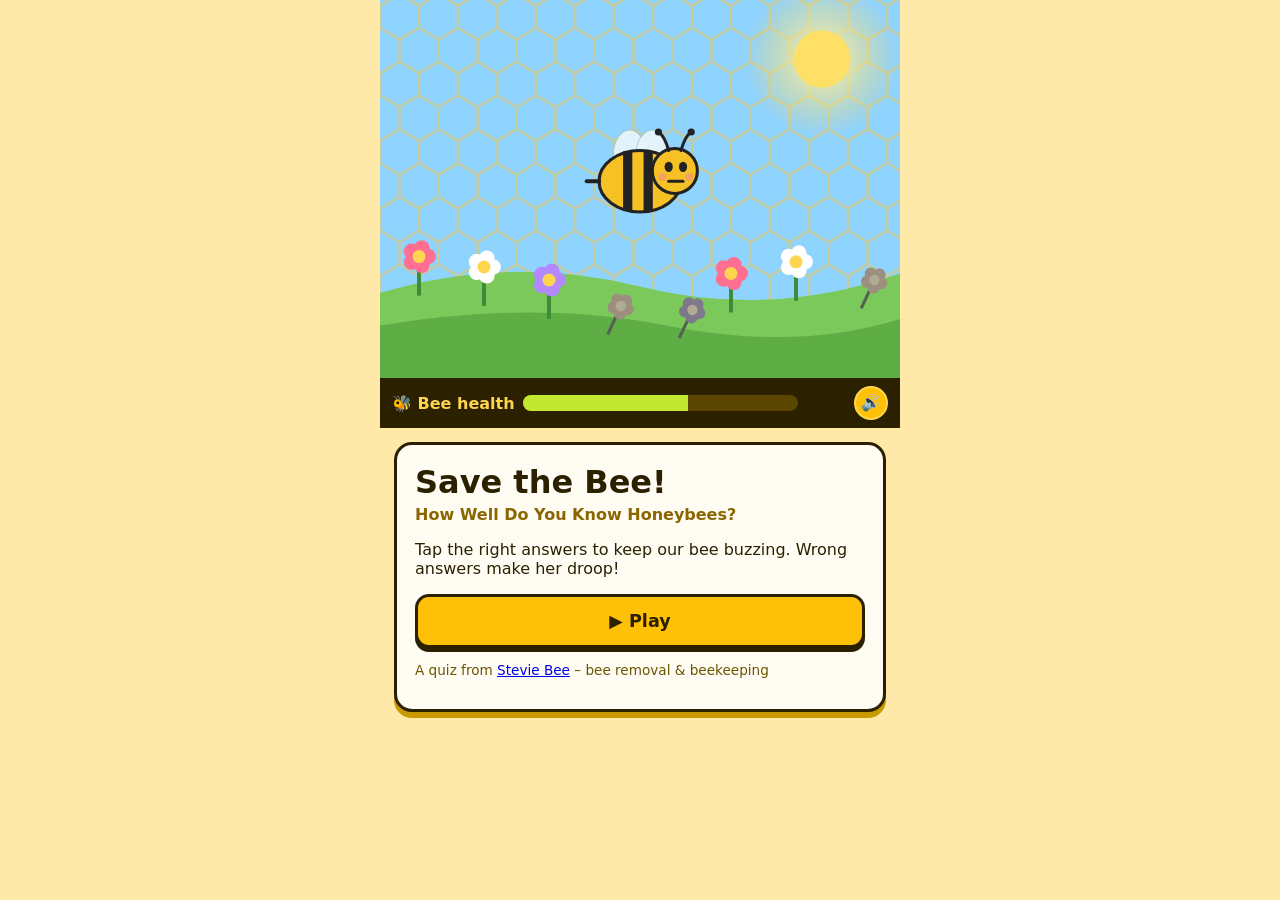
==== index.html @ 57032c38 "bump cache-bust" ====
<!doctype html><html lang="en"><head><meta charset="utf-8">
<meta name="viewport" content="width=device-width,initial-scale=1,viewport-fit=cover">
<title>Save the Bee! – Stevie Bee Quiz</title>
<meta name="description" content="Tap the right answers to keep the bee healthy! A bee quiz game from Stevie Bee.">
<meta property="og:title" content="Save the Bee! A Stevie Bee Quiz"><meta name="theme-color" content="#ffc107">
<link rel="stylesheet" href="style.css"></head><body>
<div id="app">
 <svg id="scene" viewBox="0 0 400 300" preserveAspectRatio="xMidYMid slice" aria-hidden="true">
  <defs><pattern id="hc" width="30" height="52" patternUnits="userSpaceOnUse"><path d="M15 0l15 9v17l-15 9-15-9V9zM15 35v17" fill="none" stroke="#f6c343" stroke-width="2" opacity=".5"/></pattern>
  <radialGradient id="sun"><stop offset="0" stop-color="#fff6b0"/><stop offset="1" stop-color="#ffd54f" stop-opacity="0"/></radialGradient></defs>
  <rect width="400" height="300" fill="#8fd3ff"/><rect width="400" height="300" fill="url(#hc)"/>
  <circle cx="340" cy="50" r="60" fill="url(#sun)"/><circle cx="340" cy="50" r="22" fill="#ffe066"/>
  <path d="M0 230Q100 200 200 225T400 215V300H0z" fill="#7cc95b"/><path d="M0 255Q120 235 220 255T400 250V300H0z" fill="#5fae45"/>
  <g id="flowers"></g>
  <g id="bee" transform="translate(200 140)"><ellipse id="shield" class="hidden" cx="10" cy="-8" rx="72" ry="62" fill="rgba(255,193,7,.25)" stroke="#ffb300" stroke-width="4"/><g id="beeInner">
   <ellipse class="wing" id="wl" cx="-10" cy="-26" rx="16" ry="24" fill="#e8f7ff" stroke="#9cc" opacity=".9"/>
   <ellipse class="wing" id="wr" cx="12" cy="-26" rx="16" ry="24" fill="#e8f7ff" stroke="#9cc" opacity=".9"/>
   <ellipse cx="0" cy="0" rx="40" ry="30" fill="#ffc107" stroke="#222" stroke-width="3"/>
   <path d="M-12-29v58M8-29v58" stroke="#222" stroke-width="9"/>
   <path d="M-40 0l-12 0" stroke="#222" stroke-width="4" stroke-linecap="round"/>
   <circle cx="34" cy="-10" r="22" fill="#ffc107" stroke="#222" stroke-width="3"/>
   <path id="antL" d="M28-30q-4-14-10-18M40-30q4-14 10-18" fill="none" stroke="#222" stroke-width="3" stroke-linecap="round"/>
   <circle cx="18" cy="-48" r="3.5" fill="#222"/><circle cx="50" cy="-48" r="3.5" fill="#222"/>
   <g id="arms" class="hidden"><path d="M-5 22q-30 10-22 34" fill="none" stroke="#222" stroke-width="5"/><circle cx="-24" cy="44" r="11" fill="#ffc107" stroke="#222" stroke-width="3"/><path d="M30 14q34-4 40-30" fill="none" stroke="#222" stroke-width="5"/><circle cx="58" cy="2" r="12" fill="#ffc107" stroke="#222" stroke-width="3"/><circle cx="70" cy="-20" r="6" fill="#222"/></g>
   <g id="xeyes" class="hidden" stroke="#222" stroke-width="3" stroke-linecap="round"><path d="M24-18l8 8M32-18l-8 8M38-18l8 8M46-18l-8 8"/></g>
   <g id="legs" class="hidden" stroke="#222" stroke-width="3" stroke-linecap="round"><path d="M-15 28v12M0 30v12M15 28v12"/></g>
   <g id="eyes"><ellipse cx="28" cy="-14" rx="4" ry="5" fill="#222"/><ellipse cx="42" cy="-14" rx="4" ry="5" fill="#222"/></g>
   <circle cx="22" cy="-4" r="4" fill="#ff8a80" opacity=".6"/><circle cx="48" cy="-4" r="4" fill="#ff8a80" opacity=".6"/>
   <path id="mouth" d="M28-3q7 8 14 0" fill="none" stroke="#222" stroke-width="3" stroke-linecap="round"/>
  </g><ellipse id="halo" class="hidden" cx="34" cy="85" rx="20" ry="6" fill="none" stroke="#ffd700" stroke-width="4"/></g>
  <g id="bubble" class="hidden"><rect id="bbox" rx="12" fill="#fff" stroke="#2b2100" stroke-width="2.5"/><path id="btail" fill="#fff" stroke="#2b2100" stroke-width="2.5"/><text id="btext" text-anchor="middle" font-size="15" font-weight="800" fill="#2b2100" font-family="system-ui,sans-serif"></text></g>
  <g id="speed" class="hidden" stroke="#fff" stroke-width="4" stroke-linecap="round" opacity=".9"><path d="M20 80h60M10 120h80M30 160h50M300 70h70M320 110h60M290 190h80"/></g>
  <g id="sparkles" class="hidden" fill="#fff59d"><path d="M60 50l4 10 10 4-10 4-4 10-4-10-10-4 10-4z"/><path d="M330 150l3 8 8 3-8 3-3 8-3-8-8-3 8-3z"/><path d="M150 40l3 8 8 3-8 3-3 8-3-8-8-3 8-3z"/><path d="M260 30l4 10 10 4-10 4-4 10-4-10-10-4 10-4z"/></g>
 </svg>
 <div id="hud"><div id="hlabel">🐝 Bee health</div><div id="hbar"><div id="hfill"></div></div><div id="qnum"></div><button id="snd" aria-label="Sound on/off" title="Sound on/off">🔊</button></div>
 <main id="panel">
  <section id="start" class="card">
   <h1>Save the Bee!</h1><p id="qtitle" class="sub">Loading quiz…</p>
   <p>Tap the right answers to keep our bee buzzing. Wrong answers make her droop!</p>
   <button id="go" class="big" disabled>▶ Play</button>
   <p class="tiny">A quiz from <a href="https://www.youtube.com/@steviebee-v2z3o" target="_blank" rel="noopener">Stevie Bee</a> – bee removal &amp; beekeeping</p>
  </section>
  <section id="quiz" class="card hidden"><div id="qmeta"><span id="pts">⭐ 0 pts</span><span id="streak"></span><span id="tsec">15s</span></div><div id="tbar"><div id="tfill"></div></div><h2 id="question"></h2><div id="choices"></div>
   <div id="feedback" class="hidden"><p id="verdict"></p><p id="fact"></p><button id="next" class="big">Next ➜</button></div></section>
  <section id="end" class="card hidden"><h2 id="endTitle"></h2><p id="bigMsg" class="bigmsg hidden"></p><p id="score" class="score"></p><p id="pointsEnd" class="sub"></p><p id="endMsg"></p><p id="days" class="days hidden"></p><p id="best" class="tiny"></p>
   <div class="row"><button id="share" class="big">📤 Share</button><button id="copy" class="big alt">🔗 Copy link</button></div>
   <p id="copied" class="tiny hidden">Link copied!</p>
   <a class="btn yt" href="https://www.youtube.com/@steviebee-v2z3o/shorts" target="_blank" rel="noopener">▶ Watch more on YouTube</a>
   <a class="btn sub" href="https://www.youtube.com/@steviebee-v2z3o?sub_confirmation=1" target="_blank" rel="noopener">🔔 Subscribe to Stevie Bee</a>
   <button id="again" class="link">Play again</button></section>
 </main>
</div><script src="game.js?v=1792068368"></script></body></html>
---- style.css ----
*{box-sizing:border-box}html,body{margin:0;height:100%;font-family:system-ui,-apple-system,"Segoe UI",Roboto,sans-serif;background:#ffe9a8;color:#2b2100}
#app{max-width:520px;margin:0 auto;min-height:100%;display:flex;flex-direction:column;position:relative}
#scene{width:100%;height:42vh;min-height:220px;display:block}
.wing{transform-box:fill-box;transform-origin:50% 100%;animation:flap var(--flap,.12s) infinite alternate}
@keyframes flap{to{transform:scaleY(.35)}}

#beeInner{animation:hover 1.6s ease-in-out infinite;transition:filter .5s,transform .5s;filter:saturate(var(--sat,1)) brightness(var(--bri,1))}
@keyframes hover{50%{transform:translate(6px,-8px) rotate(-3deg)}}
.sick #beeInner{animation:sag 2.4s ease-in-out infinite}
@keyframes sag{50%{transform:translate(0,6px) rotate(8deg)}}
.cheer #beeInner{animation:cheer .5s ease 2}
@keyframes cheer{50%{transform:translateY(-30px) rotate(-12deg) scale(1.1)}}
.oops #beeInner{animation:shake .4s ease 2}
@keyframes shake{25%{transform:translateX(-8px) rotate(6deg)}75%{transform:translateX(8px) rotate(-6deg)}}
.flower{transform-box:fill-box;transform-origin:50% 100%;transition:transform .8s,filter .8s}
.wilt{transform:rotate(25deg) scale(.8);filter:saturate(.2) brightness(.8)}
.bloom{animation:bloom .6s ease}@keyframes bloom{0%{transform:scale(.4)}70%{transform:scale(1.2)}}
#hud{display:flex;align-items:center;gap:8px;padding:8px 12px;background:#2b2100;color:#ffd54f;font-weight:700}
#hbar{flex:1;height:16px;background:#5a4600;border-radius:9px;overflow:hidden}
#hfill{height:100%;width:60%;background:#ffd54f;transition:width .6s,background .6s}
#qnum{min-width:40px;text-align:right}
#panel{flex:1;padding:14px}
.card{background:#fffdf3;border:3px solid #2b2100;border-radius:18px;padding:18px;box-shadow:0 6px 0 #c99a00;animation:in .35s ease}
@keyframes in{from{transform:translateY(20px);opacity:0}}
.hidden{display:none!important}h1{margin:0 0 4px;font-size:2rem}h2{margin:0 0 14px;font-size:1.3rem}.sub{font-weight:700;color:#8a6500;margin:0 0 10px}
button,.btn{font:inherit;cursor:pointer}
.big,.btn{display:block;width:100%;padding:14px;border-radius:14px;border:3px solid #2b2100;background:#ffc107;font-weight:800;font-size:1.1rem;margin-top:10px;text-align:center;text-decoration:none;color:#2b2100;box-shadow:0 4px 0 #2b2100}
.big:active,.btn:active{transform:translateY(3px);box-shadow:0 1px 0 #2b2100}.big:disabled{opacity:.5}
.alt{background:#fff}.yt{background:#ff3d3d;color:#fff}.sub.btn{background:#222;color:#fff}
.choice{display:flex;gap:10px;align-items:center;width:100%;text-align:left;padding:14px;margin:8px 0;border-radius:14px;border:3px solid #2b2100;background:#fff;font-size:1.05rem;font-weight:600}
.choice b{display:inline-grid;place-items:center;width:30px;height:30px;border-radius:50%;background:#ffc107;flex:none}
.choice.right{background:#c8f7c5}.choice.wrong{background:#ffcdd2}.choice:disabled{color:#2b2100}
#verdict{font-weight:800;font-size:1.2rem;margin:10px 0 4px}#fact{margin:0}
.row{display:flex;gap:10px}.row>*{flex:1}.score{font-size:2.4rem;font-weight:900;margin:0}
.tiny{font-size:.85rem;color:#6b5500}.link{background:none;border:0;text-decoration:underline;margin-top:12px;width:100%}

.strong #beeInner{animation:hover .9s ease-in-out infinite}
#bee>#beeInner{transform-box:fill-box}
.dead #beeInner{animation:none;filter:saturate(.2)}
.dead .wing{animation:none;opacity:.4}

@keyframes fall{from{transform:translate(200px,140px)}to{transform:translate(200px,215px)}}
#halo{animation:halo 2s ease-in-out infinite alternate}@keyframes halo{from{transform:translateY(-20px)}to{transform:translateY(-70px)}}
.buff #bee{animation:zoom 1.6s linear infinite}
@keyframes zoom{0%{transform:translate(70px,110px) scale(1.7,1.15)}25%{transform:translate(320px,80px) scale(1.7,1.15)}50%{transform:translate(330px,170px) scale(1.7,1.15) }75%{transform:translate(80px,175px) scale(1.7,1.15)}100%{transform:translate(70px,110px) scale(1.7,1.15)}}
.buff #beeInner{animation:flex .4s ease-in-out infinite alternate}@keyframes flex{to{transform:scale(1.08) rotate(-6deg)}}
.buff .wing{animation-duration:.05s}
#speed{animation:dash .3s linear infinite}@keyframes dash{to{transform:translateX(-30px)}}
#sparkles{animation:tw .6s ease-in-out infinite alternate}@keyframes tw{to{opacity:.2}}
.bigmsg{font-size:1.7rem;font-weight:900;margin:4px 0;color:#d84315;text-align:center;animation:pop .6s ease}
@keyframes pop{0%{transform:scale(.3)}70%{transform:scale(1.15)}}
.framed #scene{height:34vh;min-height:150px}.framed #panel{padding:10px}.framed h1{font-size:1.6rem}
@media (max-width:360px){.big,.btn{font-size:1rem;padding:11px}.choice{padding:11px}}

#snd{background:#ffc107;border:2px solid #ffd54f;border-radius:50%;width:34px;height:34px;font-size:1rem;padding:0;line-height:1}

#qmeta{display:flex;justify-content:space-between;font-weight:800;margin-bottom:6px}#streak{color:#e65100}
#tbar{height:8px;background:#eee3b8;border-radius:5px;overflow:hidden;margin-bottom:12px}#tfill{height:100%;width:100%;background:#ffb300}
#shield{animation:glow 1s ease-in-out infinite alternate;filter:drop-shadow(0 0 8px #ffd54f)}@keyframes glow{to{opacity:.55}}
.days{background:#fff3c4;border:2px dashed #ffb300;border-radius:12px;padding:8px;font-weight:800;text-align:center}
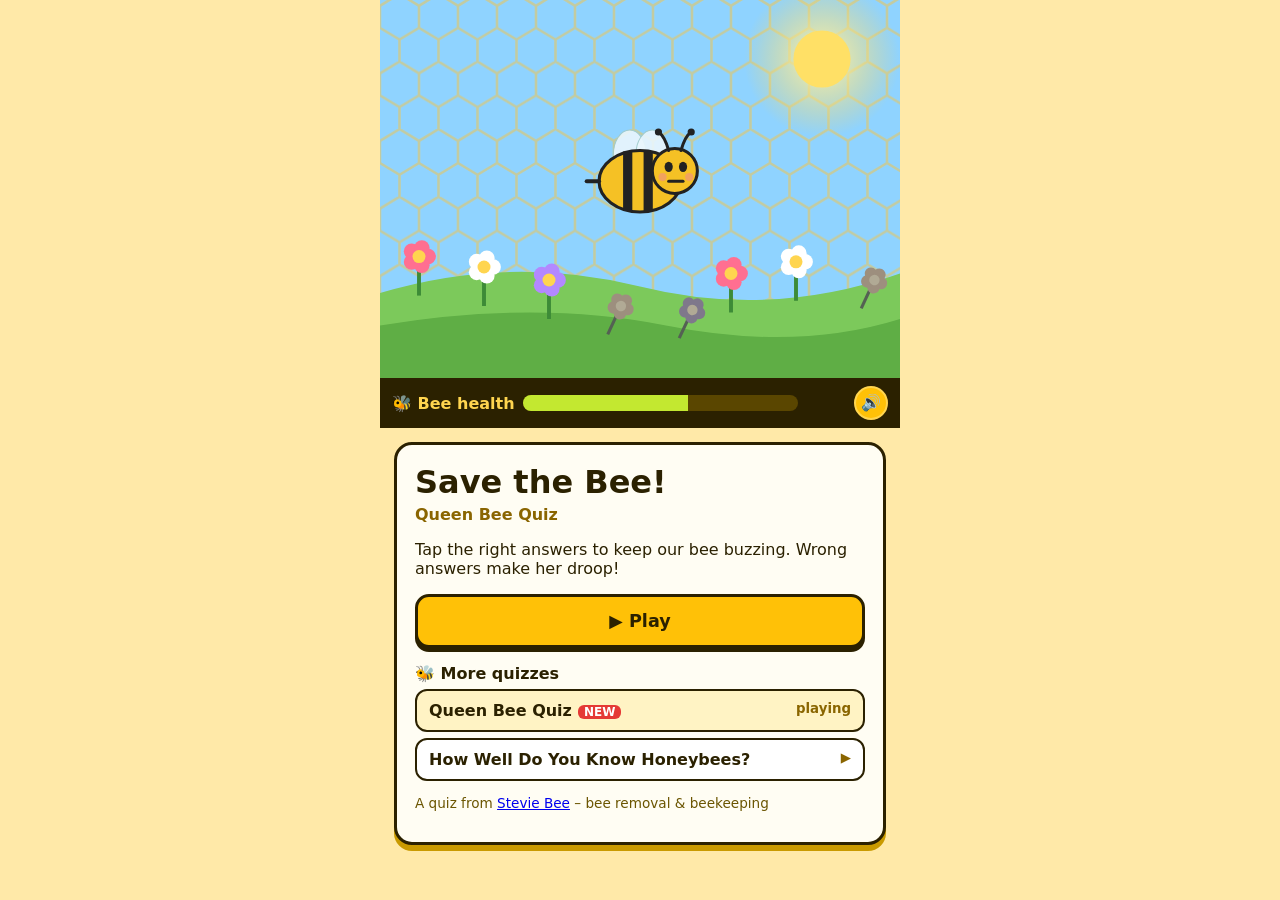
==== commit 81ec8451: "Add Queen Bee quiz (default)" ====
--- a/index.html
+++ b/index.html
@@ -37,16 +37,16 @@
   <section id="start" class="card">
    <h1>Save the Bee!</h1><p id="qtitle" class="sub">Loading quiz…</p>
    <p>Tap the right answers to keep our bee buzzing. Wrong answers make her droop!</p>
-   <button id="go" class="big" disabled>▶ Play</button>
+   <button id="go" class="big" disabled>▶ Play</button><div class="more"></div>
    <p class="tiny">A quiz from <a href="https://www.youtube.com/@steviebee-v2z3o" target="_blank" rel="noopener">Stevie Bee</a> – bee removal &amp; beekeeping</p>
   </section>
-  <section id="quiz" class="card hidden"><div id="qmeta"><span id="pts">⭐ 0 pts</span><span id="streak"></span><span id="tsec">15s</span></div><div id="tbar"><div id="tfill"></div></div><h2 id="question"></h2><div id="choices"></div>
+  <section id="quiz" class="card hidden"><div id="qmeta"><span id="pts">⭐ 0 pts</span><span id="streak"></span><span><button id="replay" class="mini" title="Replay question" aria-label="Replay question">🔁</button> <span id="tsec">15s</span></span></div><button id="hear" class="hidden hearbtn">🔊 Tap to hear the question</button><div id="tbar"><div id="tfill"></div></div><h2 id="question"></h2><div id="choices"></div>
    <div id="feedback" class="hidden"><p id="verdict"></p><p id="fact"></p><button id="next" class="big">Next ➜</button></div></section>
   <section id="end" class="card hidden"><h2 id="endTitle"></h2><p id="bigMsg" class="bigmsg hidden"></p><p id="score" class="score"></p><p id="pointsEnd" class="sub"></p><p id="endMsg"></p><p id="days" class="days hidden"></p><p id="best" class="tiny"></p>
    <div class="row"><button id="share" class="big">📤 Share</button><button id="copy" class="big alt">🔗 Copy link</button></div>
    <p id="copied" class="tiny hidden">Link copied!</p>
    <a class="btn yt" href="https://www.youtube.com/@steviebee-v2z3o/shorts" target="_blank" rel="noopener">▶ Watch more on YouTube</a>
    <a class="btn sub" href="https://www.youtube.com/@steviebee-v2z3o?sub_confirmation=1" target="_blank" rel="noopener">🔔 Subscribe to Stevie Bee</a>
-   <button id="again" class="link">Play again</button></section>
+   <button id="again" class="link">Play again</button><div class="more"></div></section>
  </main>
-</div><script src="game.js?v=1792068368"></script></body></html>
+</div><script src="game.js?v=1792090499"></script></body></html>
--- a/style.css
+++ b/style.css
@@ -58,3 +58,6 @@
 #tbar{height:8px;background:#eee3b8;border-radius:5px;overflow:hidden;margin-bottom:12px}#tfill{height:100%;width:100%;background:#ffb300}
 #shield{animation:glow 1s ease-in-out infinite alternate;filter:drop-shadow(0 0 8px #ffd54f)}@keyframes glow{to{opacity:.55}}
 .days{background:#fff3c4;border:2px dashed #ffb300;border-radius:12px;padding:8px;font-weight:800;text-align:center}
+.mini{border:2px solid #2b2100;background:#fff;border-radius:8px;padding:0 6px;font-size:.9rem}.hearbtn{display:block;width:100%;margin:0 0 10px;padding:8px;border-radius:10px;border:2px dashed #2b2100;background:#fff3c4;font-weight:700}
+.more h3{margin:16px 0 6px;font-size:1rem}.more ul{list-style:none;margin:0;padding:0}.more li a{display:flex;justify-content:space-between;gap:8px;padding:10px 12px;margin:6px 0;border:2px solid #2b2100;border-radius:12px;background:#fff;color:#2b2100;text-decoration:none;font-weight:700}
+.more li a.cur{background:#fff3c4}.more .new{background:#e53935;color:#fff;border-radius:6px;padding:0 6px;font-size:.75rem;margin-left:6px}.more small{color:#8a6500;white-space:nowrap}
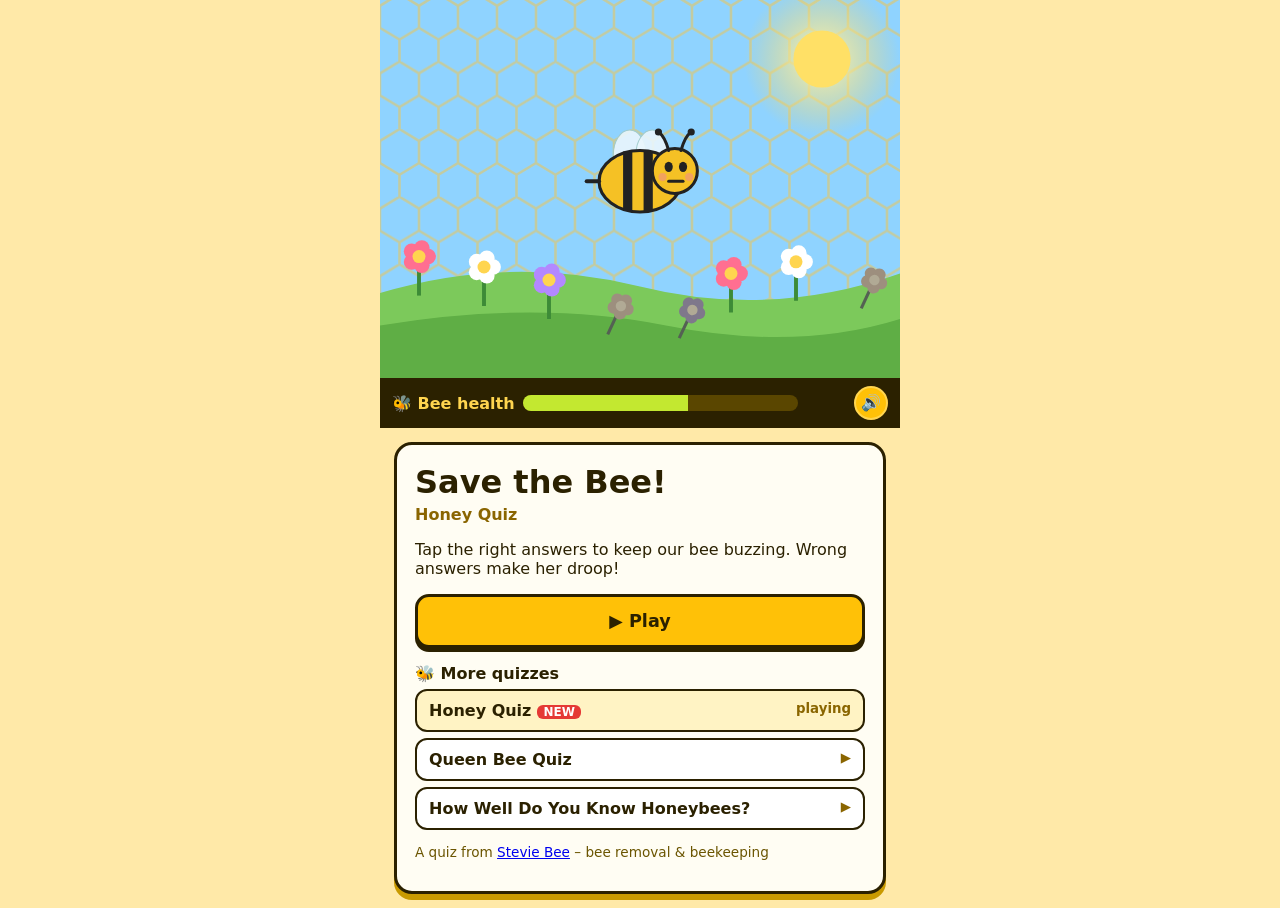
==== commit a7481e6b: "Add Honey quiz (default)" ====
--- a/index.html
+++ b/index.html
@@ -49,4 +49,4 @@
    <a class="btn sub" href="https://www.youtube.com/@steviebee-v2z3o?sub_confirmation=1" target="_blank" rel="noopener">🔔 Subscribe to Stevie Bee</a>
    <button id="again" class="link">Play again</button><div class="more"></div></section>
  </main>
-</div><script src="game.js?v=1792090499"></script></body></html>
+</div><script src="game.js?v=1792177212"></script></body></html>
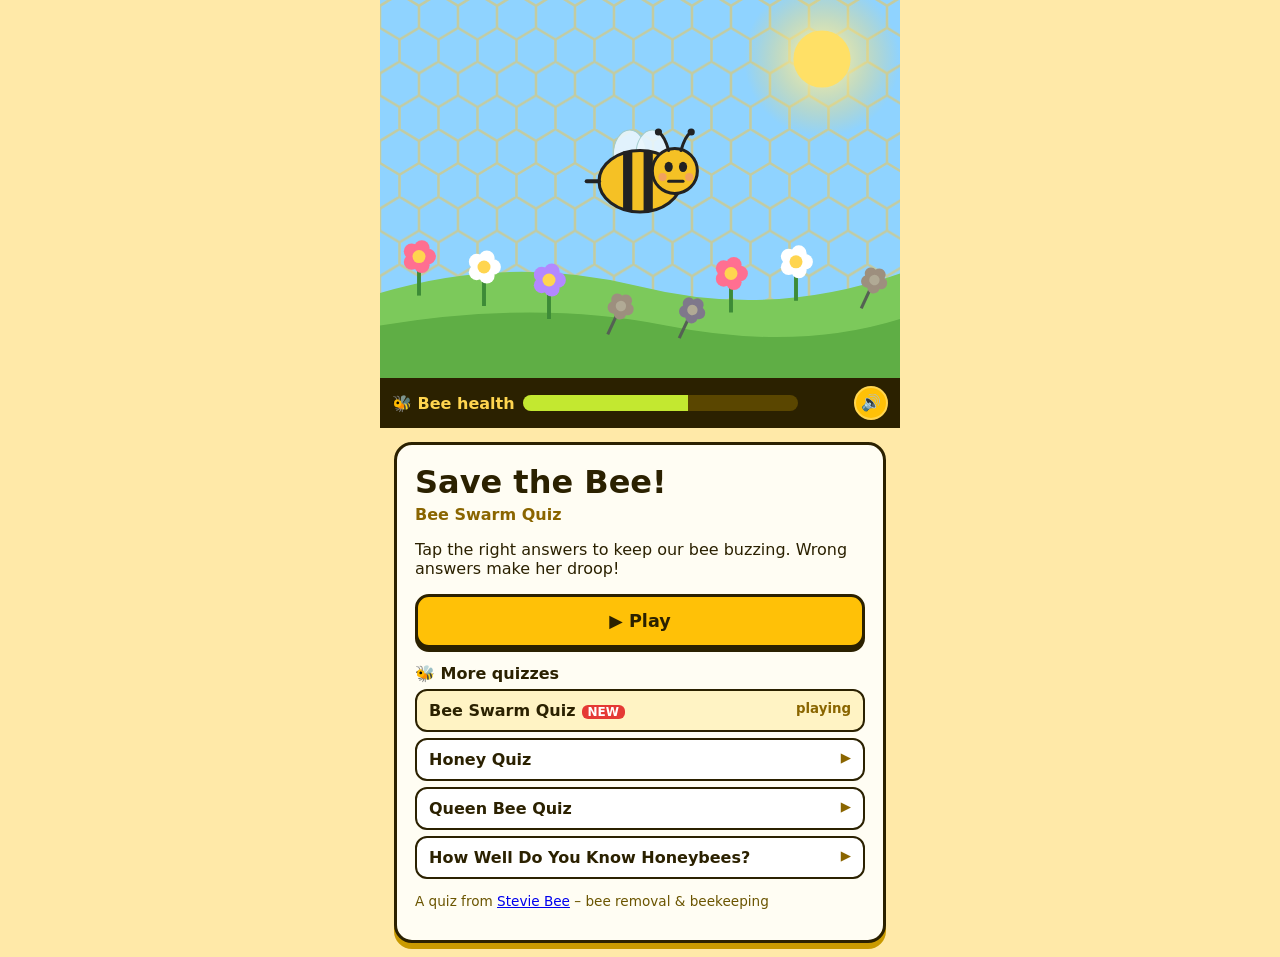
==== commit 6dc9ff17: "Add Bee Swarm quiz (default)" ====
--- a/index.html
+++ b/index.html
@@ -49,4 +49,4 @@
    <a class="btn sub" href="https://www.youtube.com/@steviebee-v2z3o?sub_confirmation=1" target="_blank" rel="noopener">🔔 Subscribe to Stevie Bee</a>
    <button id="again" class="link">Play again</button><div class="more"></div></section>
  </main>
-</div><script src="game.js?v=1792177212"></script></body></html>
+</div><script src="game.js?v=1792263565"></script></body></html>
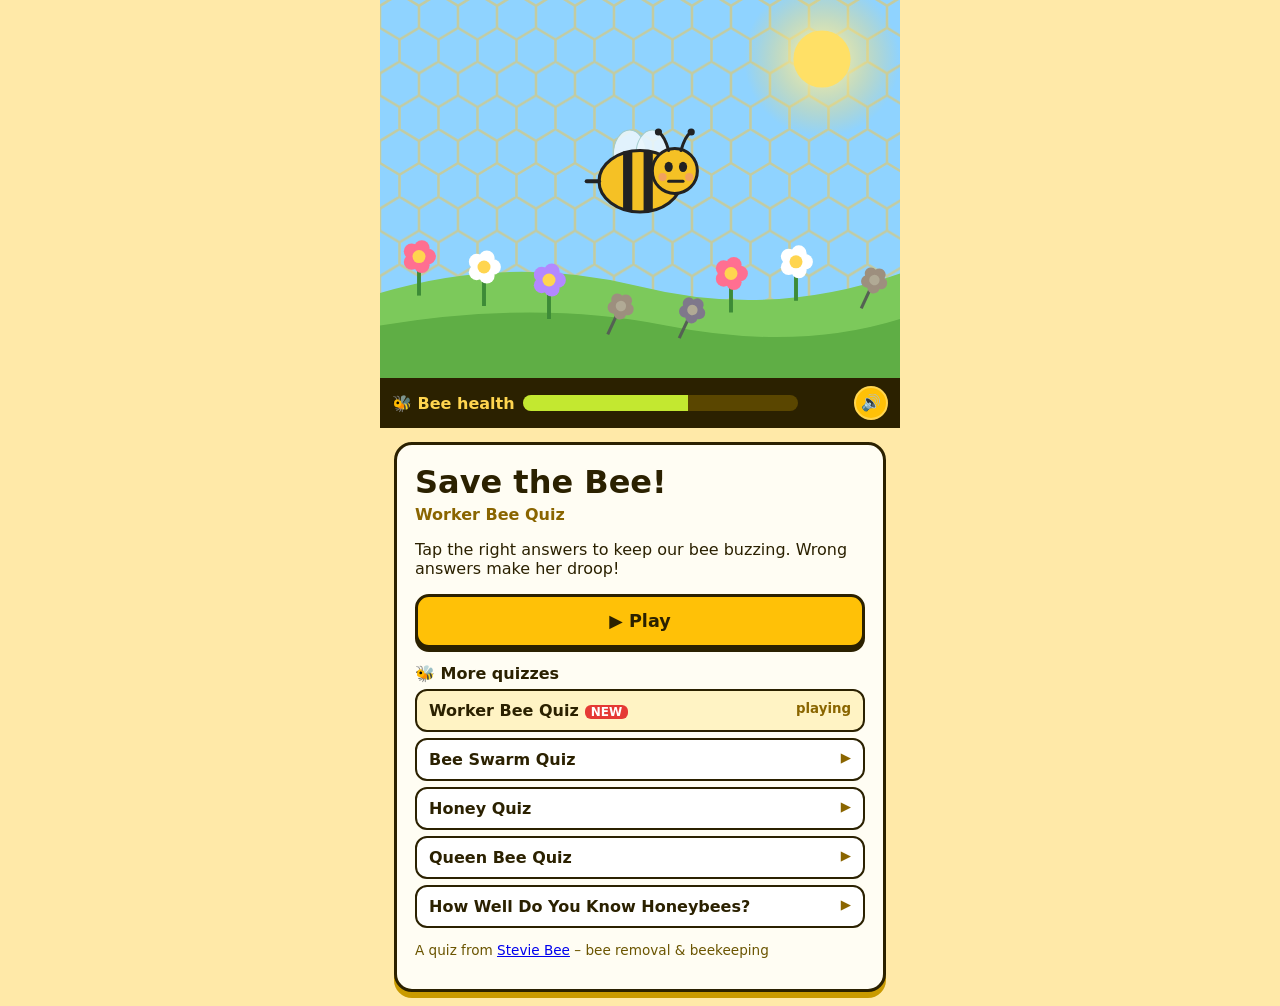
==== commit e57db08a: "Add Worker Bee quiz (default)" ====
--- a/index.html
+++ b/index.html
@@ -49,4 +49,4 @@
    <a class="btn sub" href="https://www.youtube.com/@steviebee-v2z3o?sub_confirmation=1" target="_blank" rel="noopener">🔔 Subscribe to Stevie Bee</a>
    <button id="again" class="link">Play again</button><div class="more"></div></section>
  </main>
-</div><script src="game.js?v=1792263565"></script></body></html>
+</div><script src="game.js?v=1792349783"></script></body></html>
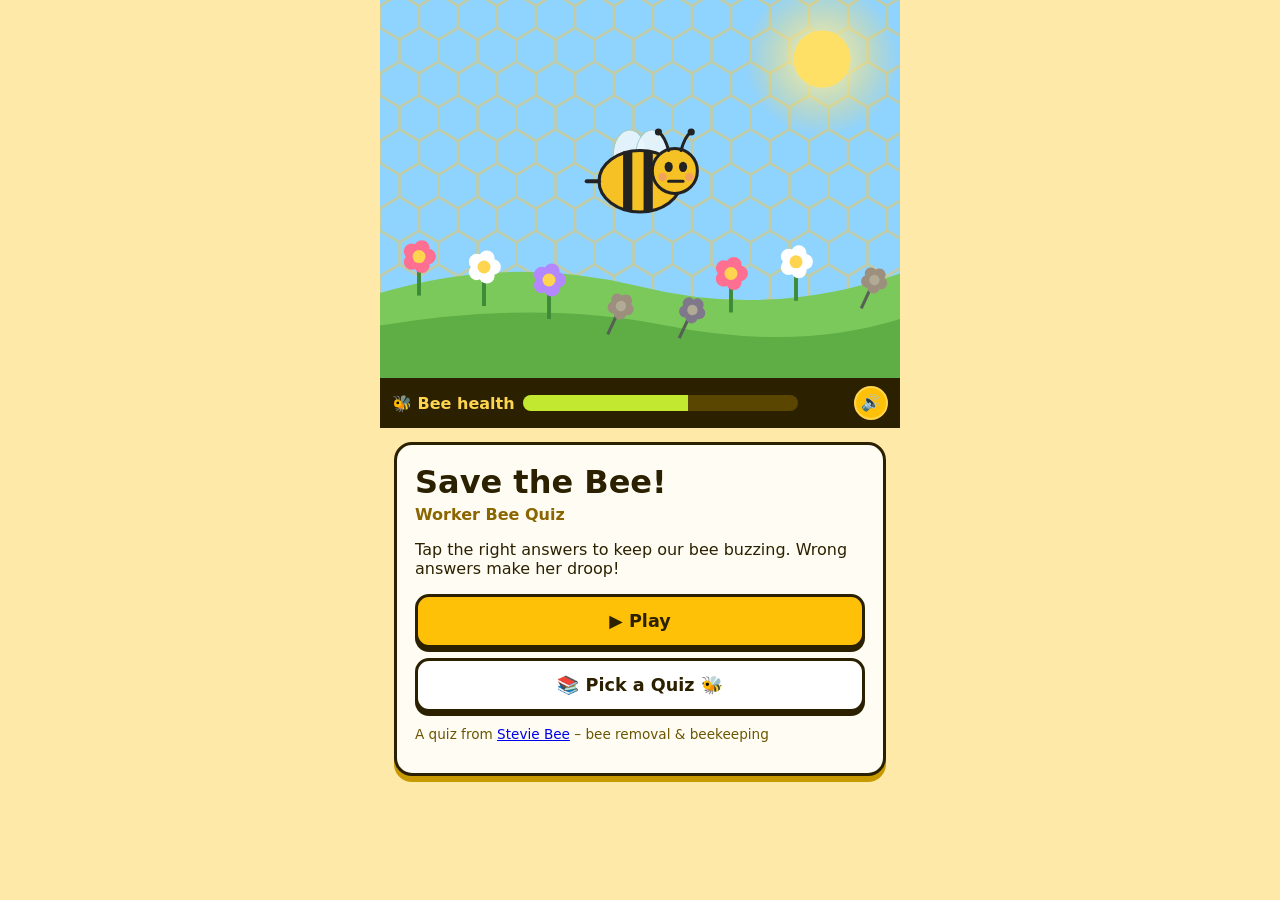
==== commit 535c39a0: "Add Pick a Quiz menu (start/end screens, ?quiz=menu)" ====
--- a/index.html
+++ b/index.html
@@ -3,7 +3,7 @@
 <title>Save the Bee! – Stevie Bee Quiz</title>
 <meta name="description" content="Tap the right answers to keep the bee healthy! A bee quiz game from Stevie Bee.">
 <meta property="og:title" content="Save the Bee! A Stevie Bee Quiz"><meta name="theme-color" content="#ffc107">
-<link rel="stylesheet" href="style.css"></head><body>
+<link rel="stylesheet" href="style.css?v=1792359000"></head><body>
 <div id="app">
  <svg id="scene" viewBox="0 0 400 300" preserveAspectRatio="xMidYMid slice" aria-hidden="true">
   <defs><pattern id="hc" width="30" height="52" patternUnits="userSpaceOnUse"><path d="M15 0l15 9v17l-15 9-15-9V9zM15 35v17" fill="none" stroke="#f6c343" stroke-width="2" opacity=".5"/></pattern>
@@ -37,7 +37,7 @@
   <section id="start" class="card">
    <h1>Save the Bee!</h1><p id="qtitle" class="sub">Loading quiz…</p>
    <p>Tap the right answers to keep our bee buzzing. Wrong answers make her droop!</p>
-   <button id="go" class="big" disabled>▶ Play</button><div class="more"></div>
+   <button id="go" class="big" disabled>▶ Play</button><button class="big alt pickbtn">📚 Pick a Quiz 🐝</button>
    <p class="tiny">A quiz from <a href="https://www.youtube.com/@steviebee-v2z3o" target="_blank" rel="noopener">Stevie Bee</a> – bee removal &amp; beekeeping</p>
   </section>
   <section id="quiz" class="card hidden"><div id="qmeta"><span id="pts">⭐ 0 pts</span><span id="streak"></span><span><button id="replay" class="mini" title="Replay question" aria-label="Replay question">🔁</button> <span id="tsec">15s</span></span></div><button id="hear" class="hidden hearbtn">🔊 Tap to hear the question</button><div id="tbar"><div id="tfill"></div></div><h2 id="question"></h2><div id="choices"></div>
@@ -47,6 +47,8 @@
    <p id="copied" class="tiny hidden">Link copied!</p>
    <a class="btn yt" href="https://www.youtube.com/@steviebee-v2z3o/shorts" target="_blank" rel="noopener">▶ Watch more on YouTube</a>
    <a class="btn sub" href="https://www.youtube.com/@steviebee-v2z3o?sub_confirmation=1" target="_blank" rel="noopener">🔔 Subscribe to Stevie Bee</a>
-   <button id="again" class="link">Play again</button><div class="more"></div></section>
+   <button class="big alt pickbtn">📚 Pick a Quiz 🐝</button>
+   <button id="again" class="link">Play again</button></section>
+  <section id="menu" class="card hidden"><h2>📚 Pick a Quiz 🐝</h2><p class="sub">Every Stevie Bee quiz so far, newest first. Tap one to play!</p><ul id="mlist" class="mlist"><li class="tiny">Loading quizzes…</li></ul><button id="mback" class="link">◀ Back</button></section>
  </main>
-</div><script src="game.js?v=1792349783"></script></body></html>
+</div><script src="game.js?v=1792359000"></script></body></html>
--- a/style.css
+++ b/style.css
@@ -61,3 +61,14 @@
 .mini{border:2px solid #2b2100;background:#fff;border-radius:8px;padding:0 6px;font-size:.9rem}.hearbtn{display:block;width:100%;margin:0 0 10px;padding:8px;border-radius:10px;border:2px dashed #2b2100;background:#fff3c4;font-weight:700}
 .more h3{margin:16px 0 6px;font-size:1rem}.more ul{list-style:none;margin:0;padding:0}.more li a{display:flex;justify-content:space-between;gap:8px;padding:10px 12px;margin:6px 0;border:2px solid #2b2100;border-radius:12px;background:#fff;color:#2b2100;text-decoration:none;font-weight:700}
 .more li a.cur{background:#fff3c4}.more .new{background:#e53935;color:#fff;border-radius:6px;padding:0 6px;font-size:.75rem;margin-left:6px}.more small{color:#8a6500;white-space:nowrap}
+
+.pickbtn{margin-top:10px}
+.mlist{list-style:none;margin:0;padding:0}
+.mlist li a{display:flex;align-items:center;gap:10px;padding:12px;margin:8px 0;border:3px solid #2b2100;border-radius:14px;background:#fff;color:#2b2100;text-decoration:none;font-weight:800;box-shadow:0 3px 0 #2b2100}
+.mlist li a:active{transform:translateY(2px);box-shadow:0 1px 0 #2b2100}
+.mlist li a.cur{background:#fff3c4}
+.mlist .me{font-size:1.6rem;flex:none;width:40px;height:40px;display:grid;place-items:center;background:#ffc107;border:2px solid #2b2100;border-radius:50%}
+.mlist .mt{flex:1;min-width:0;line-height:1.25}
+.mlist .md{display:block;font-weight:600;color:#8a6500;font-size:.8rem}
+.mlist .mb{color:#8a6500;white-space:nowrap;font-weight:800}
+.mlist .new{background:#e53935;color:#fff;border-radius:6px;padding:0 6px;font-size:.75rem;margin-left:6px;vertical-align:middle}
